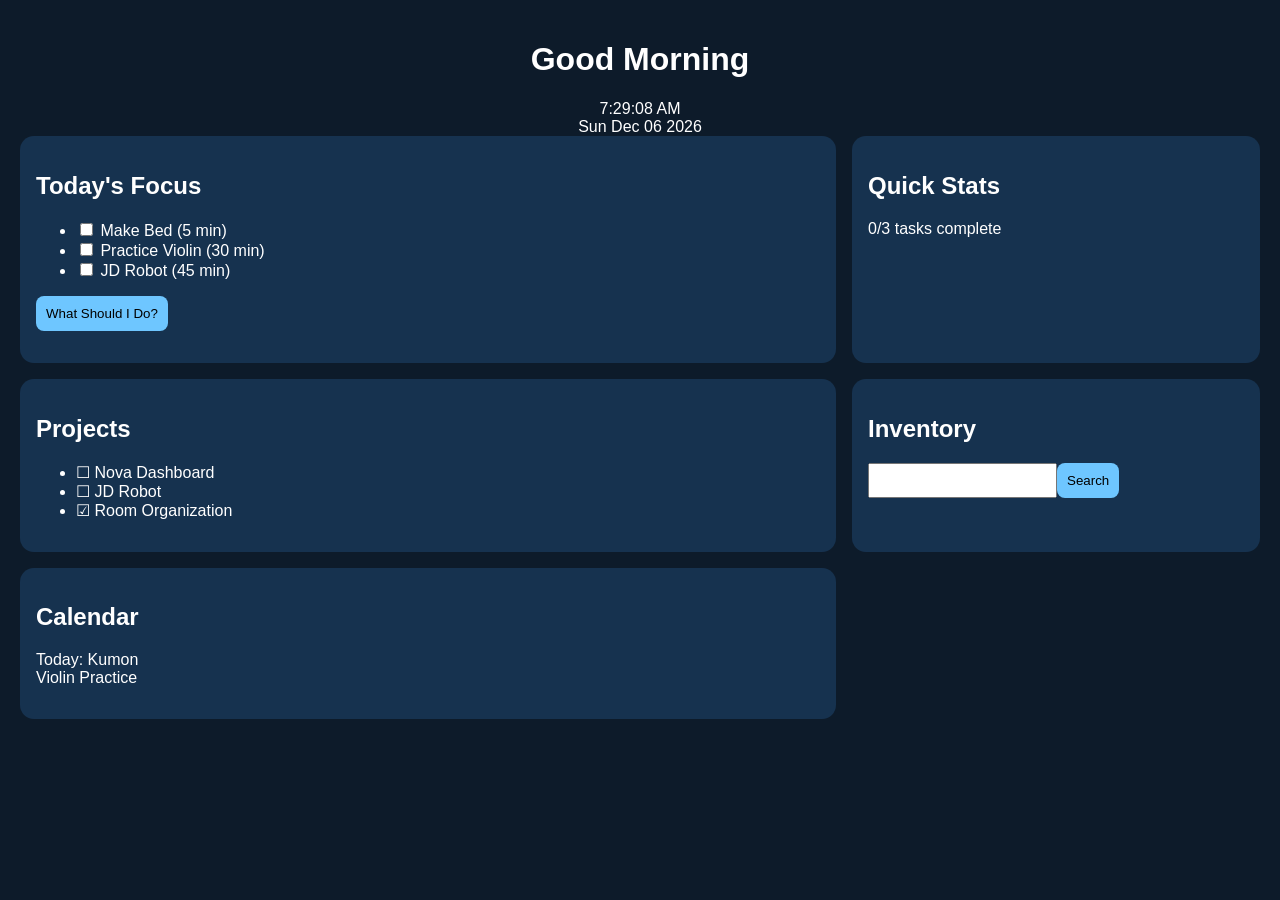
==== index.html @ 4a117452 "Add Nova website files First version and test" ====
<!DOCTYPE html>
<html><head><meta charset="UTF-8"><meta name="viewport" content="width=device-width,initial-scale=1">
<title>Nova Dashboard</title>
<link rel="stylesheet" href="style.css"></head>
<body>
<div class="top"><h1 id="greeting"></h1><div id="clock"></div><div id="date"></div></div>
<div class="grid">
<div class="card main"><h2>Today's Focus</h2><ul id="tasks"></ul><button onclick="suggestTask()">What Should I Do?</button><p id="suggestion"></p></div>
<div class="card"><h2>Quick Stats</h2><p id="stats"></p></div>
<div class="card"><h2>Projects</h2><ul><li>☐ Nova Dashboard</li><li>☐ JD Robot</li><li>☑ Room Organization</li></ul></div>
<div class="card"><h2>Inventory</h2><input id="searchBox"><button onclick="searchItem()">Search</button><p id="result"></p></div>
<div class="card"><h2>Calendar</h2><p>Today: Kumon<br>Violin Practice</p></div>
</div>
<script src="script.js"></script></body></html>
---- style.css ----
body{background:#0d1b2a;color:white;font-family:Arial;margin:0;padding:20px}
.top{text-align:center}.grid{display:grid;grid-template-columns:2fr 1fr;gap:16px}.card{background:#16324f;border-radius:14px;padding:16px}
button{background:#6ec6ff;border:0;padding:10px;border-radius:8px}input{padding:8px}
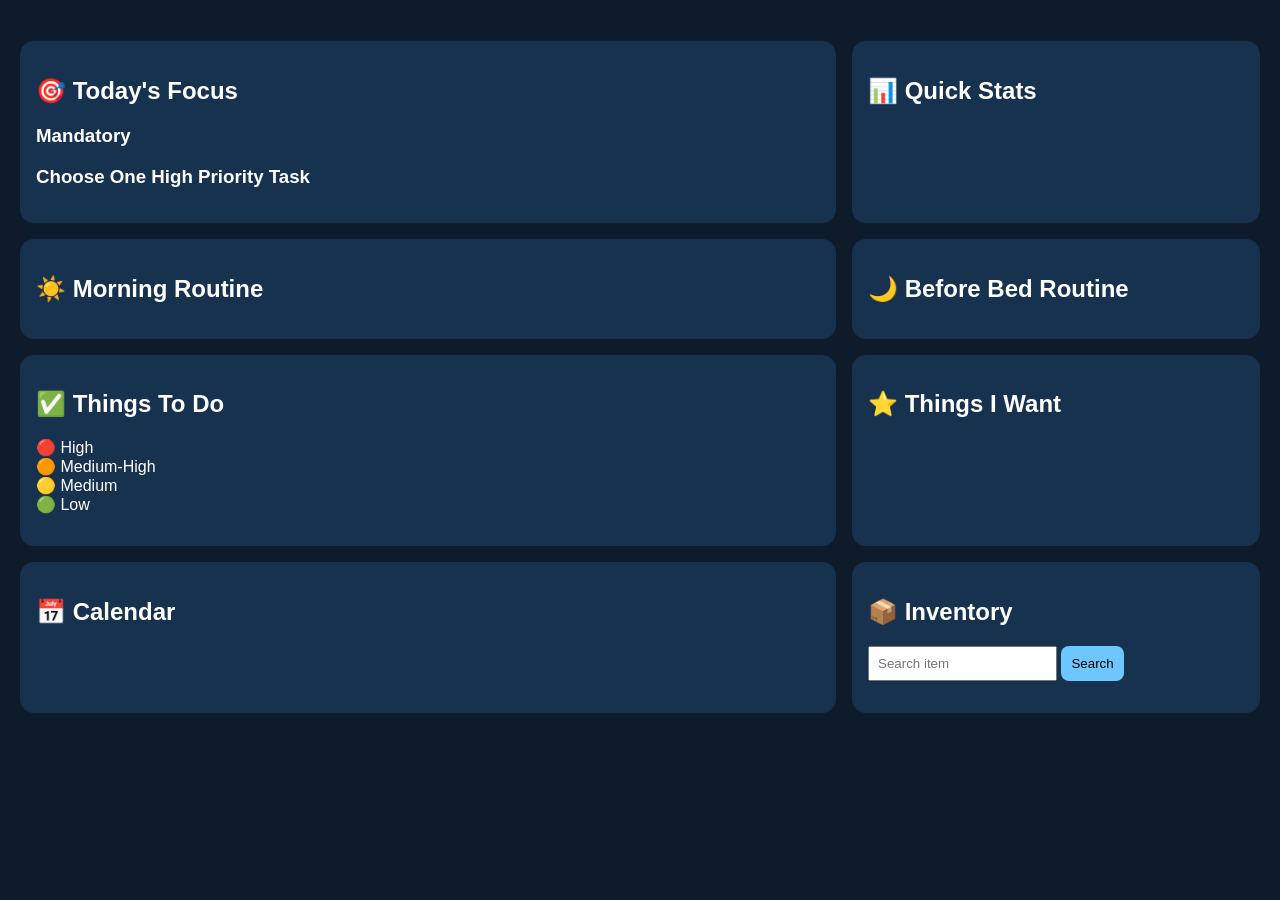
==== commit 50d11e75: "Refactor index.html structure and content" ====
--- a/index.html
+++ b/index.html
@@ -1,14 +1,108 @@
 <!DOCTYPE html>
-<html><head><meta charset="UTF-8"><meta name="viewport" content="width=device-width,initial-scale=1">
+<html>
+<head>
+<meta charset="UTF-8">
+<meta name="viewport" content="width=device-width, initial-scale=1">
+
 <title>Nova Dashboard</title>
-<link rel="stylesheet" href="style.css"></head>
+
+<link rel="stylesheet" href="style.css">
+</head>
+
 <body>
-<div class="top"><h1 id="greeting"></h1><div id="clock"></div><div id="date"></div></div>
+
+<div class="top">
+    <h1 id="greeting"></h1>
+    <div id="clock"></div>
+    <div id="date"></div>
+</div>
+
+
 <div class="grid">
-<div class="card main"><h2>Today's Focus</h2><ul id="tasks"></ul><button onclick="suggestTask()">What Should I Do?</button><p id="suggestion"></p></div>
-<div class="card"><h2>Quick Stats</h2><p id="stats"></p></div>
-<div class="card"><h2>Projects</h2><ul><li>☐ Nova Dashboard</li><li>☐ JD Robot</li><li>☑ Room Organization</li></ul></div>
-<div class="card"><h2>Inventory</h2><input id="searchBox"><button onclick="searchItem()">Search</button><p id="result"></p></div>
-<div class="card"><h2>Calendar</h2><p>Today: Kumon<br>Violin Practice</p></div>
+
+    <!-- Today's Focus -->
+    <div class="card main">
+        <h2>🎯 Today's Focus</h2>
+
+        <h3>Mandatory</h3>
+        <ul id="mandatoryTasks"></ul>
+
+        <h3>Choose One High Priority Task</h3>
+        <ul id="focusOptions"></ul>
+
+    </div>
+
+
+    <!-- Quick Stats -->
+    <div class="card">
+        <h2>📊 Quick Stats</h2>
+        <p id="stats"></p>
+    </div>
+
+
+    <!-- Morning Routine -->
+    <div class="card">
+        <h2>☀️ Morning Routine</h2>
+        <ul id="morningRoutine"></ul>
+    </div>
+
+
+    <!-- Before Bed -->
+    <div class="card">
+        <h2>🌙 Before Bed Routine</h2>
+        <ul id="bedRoutine"></ul>
+    </div>
+
+
+    <!-- Things To Do -->
+    <div class="card">
+        <h2>✅ Things To Do</h2>
+
+        <p>
+            🔴 High<br>
+            🟠 Medium-High<br>
+            🟡 Medium<br>
+            🟢 Low
+        </p>
+
+        <ul id="todoList"></ul>
+
+    </div>
+
+
+    <!-- Things I Want -->
+    <div class="card">
+        <h2>⭐ Things I Want</h2>
+        <ul id="wantList"></ul>
+    </div>
+
+
+    <!-- Calendar -->
+    <div class="card">
+        <h2>📅 Calendar</h2>
+        <ul id="calendar"></ul>
+    </div>
+
+
+    <!-- Inventory -->
+    <div class="card">
+        <h2>📦 Inventory</h2>
+
+        <input id="searchBox" placeholder="Search item">
+
+        <button onclick="searchItem()">
+            Search
+        </button>
+
+        <p id="result"></p>
+
+    </div>
+
+
 </div>
-<script src="script.js"></script></body></html>+
+
+<script src="script.js"></script>
+
+</body>
+</html>
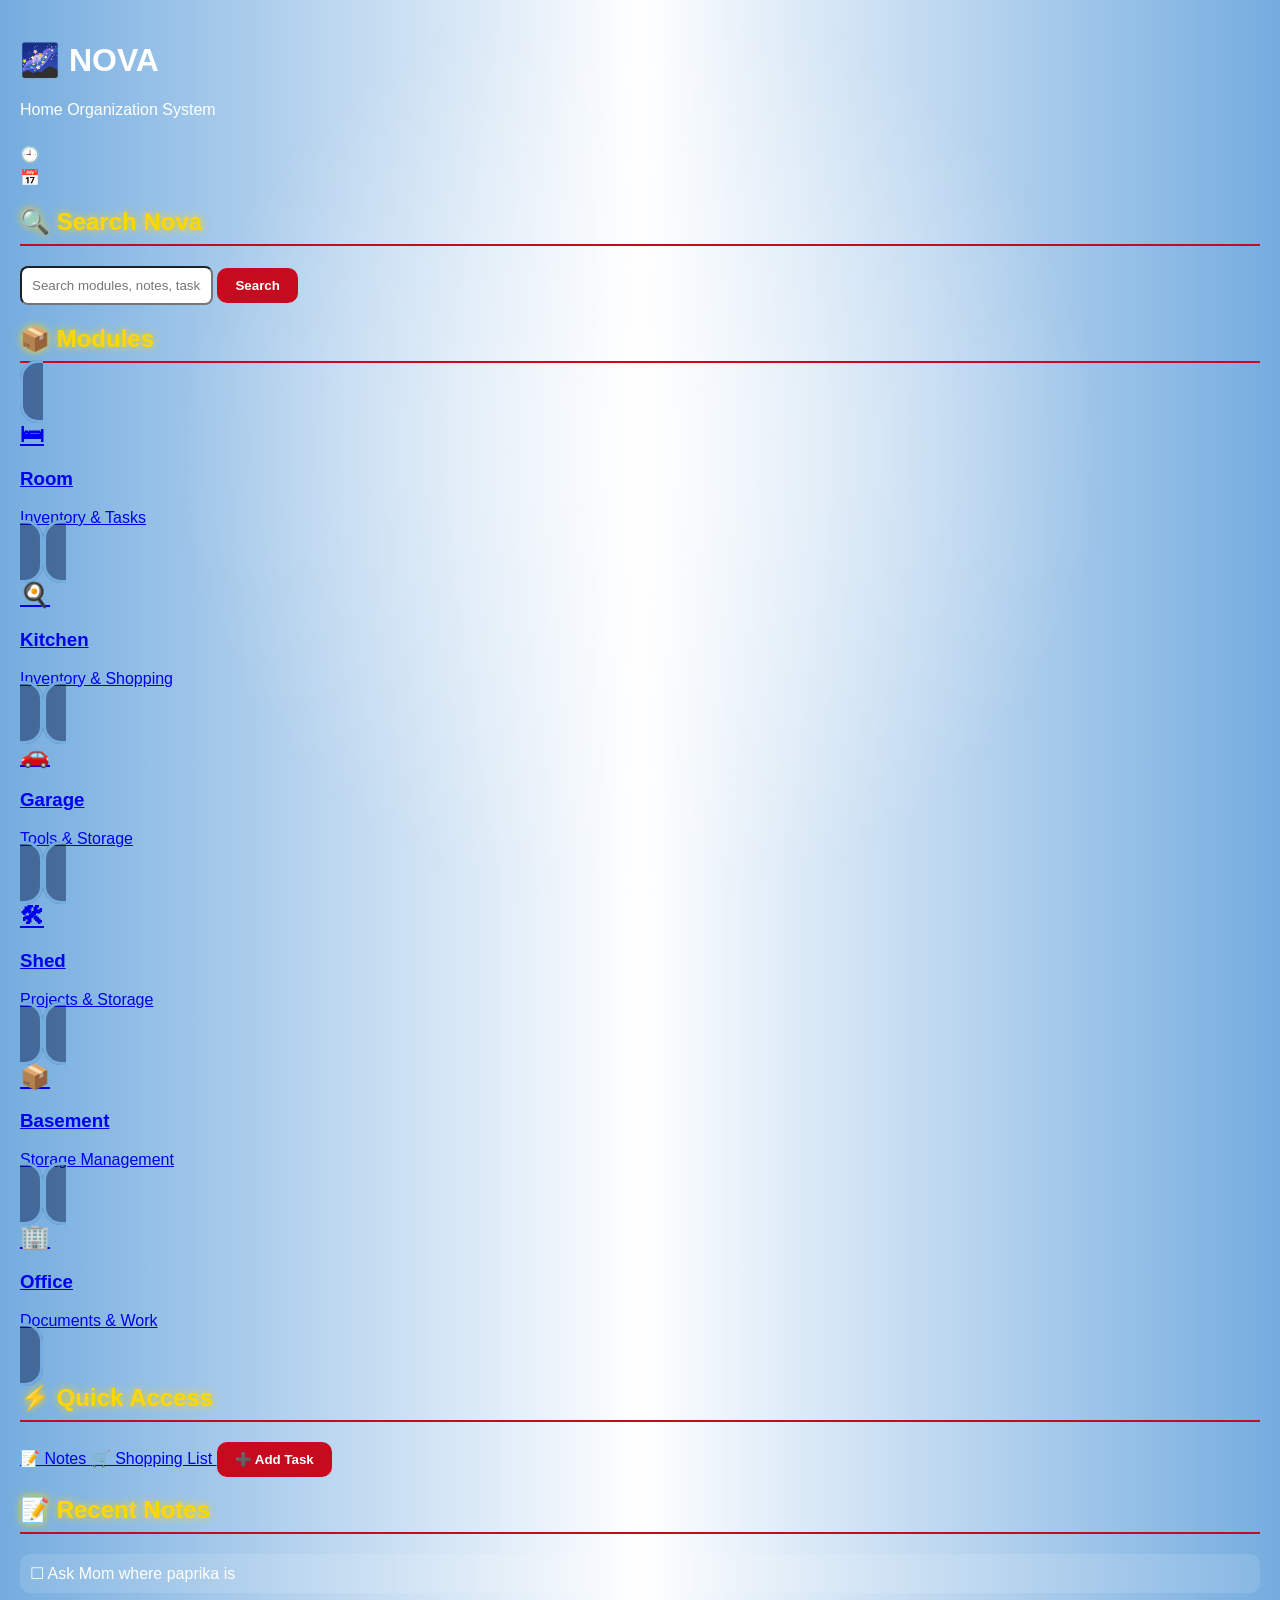
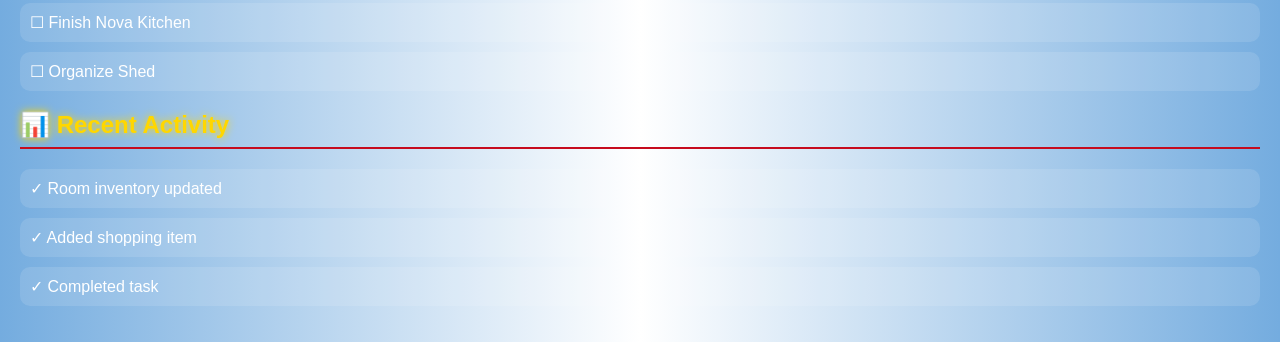
==== commit b8a96c8a: "Add initial HTML structure for Nova application" ====
--- a/index.html
+++ b/index.html
@@ -1,108 +1,274 @@
 <!DOCTYPE html>
-<html>
+<html lang="en">
+
 <head>
-<meta charset="UTF-8">
-<meta name="viewport" content="width=device-width, initial-scale=1">
-
-<title>Nova Dashboard</title>
-
-<link rel="stylesheet" href="style.css">
+    <meta charset="UTF-8">
+    <meta name="viewport" content="width=device-width, initial-scale=1.0">
+
+    <title>Nova</title>
+
+    <link rel="stylesheet" href="style.css">
 </head>
 
+
 <body>
 
-<div class="top">
-    <h1 id="greeting"></h1>
-    <div id="clock"></div>
-    <div id="date"></div>
-</div>
-
-
-<div class="grid">
-
-    <!-- Today's Focus -->
-    <div class="card main">
-        <h2>🎯 Today's Focus</h2>
-
-        <h3>Mandatory</h3>
-        <ul id="mandatoryTasks"></ul>
-
-        <h3>Choose One High Priority Task</h3>
-        <ul id="focusOptions"></ul>
+
+<header>
+
+    <h1>🌌 NOVA</h1>
+
+    <p>Home Organization System</p>
+
+
+    <div class="datetime">
+
+        <div>
+            🕘
+            <span id="clock"></span>
+        </div>
+
+
+        <div>
+            📅
+            <span id="date"></span>
+        </div>
 
     </div>
 
 
-    <!-- Quick Stats -->
-    <div class="card">
-        <h2>📊 Quick Stats</h2>
-        <p id="stats"></p>
-    </div>
-
-
-    <!-- Morning Routine -->
-    <div class="card">
-        <h2>☀️ Morning Routine</h2>
-        <ul id="morningRoutine"></ul>
-    </div>
-
-
-    <!-- Before Bed -->
-    <div class="card">
-        <h2>🌙 Before Bed Routine</h2>
-        <ul id="bedRoutine"></ul>
-    </div>
-
-
-    <!-- Things To Do -->
-    <div class="card">
-        <h2>✅ Things To Do</h2>
-
-        <p>
-            🔴 High<br>
-            🟠 Medium-High<br>
-            🟡 Medium<br>
-            🟢 Low
-        </p>
-
-        <ul id="todoList"></ul>
-
-    </div>
-
-
-    <!-- Things I Want -->
-    <div class="card">
-        <h2>⭐ Things I Want</h2>
-        <ul id="wantList"></ul>
-    </div>
-
-
-    <!-- Calendar -->
-    <div class="card">
-        <h2>📅 Calendar</h2>
-        <ul id="calendar"></ul>
-    </div>
-
-
-    <!-- Inventory -->
-    <div class="card">
-        <h2>📦 Inventory</h2>
-
-        <input id="searchBox" placeholder="Search item">
-
-        <button onclick="searchItem()">
-            Search
-        </button>
-
-        <p id="result"></p>
-
-    </div>
-
-
-</div>
+</header>
+
+
+
+<section class="search">
+
+    <h2>🔍 Search Nova</h2>
+
+
+    <input 
+    type="text"
+    id="searchInput"
+    placeholder="Search modules, notes, tasks..."
+    >
+
+
+    <button onclick="searchNova()">
+        Search
+    </button>
+
+
+    <p id="searchResult"></p>
+
+</section>
+
+
+
+
+
+<section>
+
+<h2>📦 Modules</h2>
+
+
+<div class="modules">
+
+
+<a href="room/index.html" class="card">
+
+<h1>🛏</h1>
+
+<h3>Room</h3>
+
+<p>Inventory & Tasks</p>
+
+</a>
+
+
+
+<a href="kitchen/index.html" class="card">
+
+<h1>🍳</h1>
+
+<h3>Kitchen</h3>
+
+<p>Inventory & Shopping</p>
+
+</a>
+
+
+
+<a href="garage/index.html" class="card">
+
+<h1>🚗</h1>
+
+<h3>Garage</h3>
+
+<p>Tools & Storage</p>
+
+</a>
+
+
+
+
+<a href="shed/index.html" class="card">
+
+<h1>🛠</h1>
+
+<h3>Shed</h3>
+
+<p>Projects & Storage</p>
+
+</a>
+
+
+
+
+<a href="basement/index.html" class="card">
+
+<h1>📦</h1>
+
+<h3>Basement</h3>
+
+<p>Storage Management</p>
+
+</a>
+
+
+
+
+<a href="office/index.html" class="card">
+
+<h1>🏢</h1>
+
+<h3>Office</h3>
+
+<p>Documents & Work</p>
+
+</a>
+
+
+</div>
+
+
+</section>
+
+
+
+
+
+<section>
+
+
+<h2>⚡ Quick Access</h2>
+
+
+<div class="quick">
+
+
+<a href="notes/index.html">
+📝 Notes
+</a>
+
+
+<a href="shopping/index.html">
+🛒 Shopping List
+</a>
+
+
+<button onclick="addTask()">
+➕ Add Task
+</button>
+
+
+</div>
+
+
+
+</section>
+
+
+
+
+
+
+
+<section class="two-column">
+
+
+<div>
+
+
+<h2>📝 Recent Notes</h2>
+
+
+<ul id="notes">
+
+
+<li>
+☐ Ask Mom where paprika is
+</li>
+
+
+<li>
+☐ Finish Nova Kitchen
+</li>
+
+
+<li>
+☐ Organize Shed
+</li>
+
+
+</ul>
+
+
+</div>
+
+
+
+
+
+<div>
+
+
+<h2>📊 Recent Activity</h2>
+
+
+<ul>
+
+
+<li>
+✓ Room inventory updated
+</li>
+
+
+<li>
+✓ Added shopping item
+</li>
+
+
+<li>
+✓ Completed task
+</li>
+
+
+</ul>
+
+
+</div>
+
+
+</section>
+
+
+
+
 
 
 <script src="script.js"></script>
 
+
 </body>
+
 </html>
--- a/style.css
+++ b/style.css
@@ -1,3 +1,536 @@
-body{background:#0d1b2a;color:white;font-family:Arial;margin:0;padding:20px}
-.top{text-align:center}.grid{display:grid;grid-template-columns:2fr 1fr;gap:16px}.card{background:#16324f;border-radius:14px;padding:16px}
-button{background:#6ec6ff;border:0;padding:10px;border-radius:8px}input{padding:8px}+* {
+    box-sizing:border-box;
+}
+
+
+/* =================================
+   BASE
+================================= */
+
+
+body {
+
+    color:white;
+
+    font-family:Arial, sans-serif;
+
+    margin:0;
+
+    padding:20px;
+
+    min-height:100vh;
+
+    position:relative;
+
+
+    /* Argentina daytime */
+
+    background:
+
+    linear-gradient(
+        90deg,
+        #74acdf,
+        white,
+        #74acdf
+    );
+
+}
+
+
+
+/* =================================
+   BACKGROUND FADE EFFECT
+================================= */
+
+
+body::before {
+
+    content:"";
+
+    position:fixed;
+
+    inset:0;
+
+    z-index:-1;
+
+
+    background:
+
+    radial-gradient(
+        circle at center,
+        rgba(255,255,255,0.45),
+        transparent 60%
+    );
+
+
+    animation:
+
+    backgroundFade 6s ease-in-out infinite;
+
+}
+
+
+
+
+@keyframes backgroundFade {
+
+
+    0%,100% {
+
+        opacity:0.25;
+
+    }
+
+
+    50% {
+
+        opacity:0.9;
+
+    }
+
+}
+
+
+
+/* =================================
+   HEADER
+================================= */
+
+
+.top {
+
+    text-align:center;
+
+    margin-bottom:25px;
+
+}
+
+
+
+.top h1 {
+
+    font-size:40px;
+
+    color:white;
+
+
+    text-shadow:
+
+    0 0 10px #ffd700,
+
+    0 0 20px #ffd700;
+
+}
+
+
+
+#clock {
+
+    font-size:28px;
+
+    color:#ffd700;
+
+
+    text-shadow:
+
+    0 0 12px #ffd700;
+
+}
+
+
+
+#date {
+
+    font-size:18px;
+
+}
+
+
+
+/* =================================
+   GRID
+================================= */
+
+
+.grid {
+
+    display:grid;
+
+    grid-template-columns:
+
+    repeat(auto-fit,minmax(300px,1fr));
+
+
+    gap:18px;
+
+}
+
+
+
+/* =================================
+   GLASS CARDS
+================================= */
+
+
+.card {
+
+    background:
+
+    rgba(0,20,70,0.45);
+
+
+    border:
+
+    3px solid #74acdf;
+
+
+    border-radius:18px;
+
+
+    padding:20px;
+
+
+    backdrop-filter:blur(12px);
+
+
+    animation:
+
+    argentinaBorder 4s ease-in-out infinite alternate;
+
+}
+
+
+
+
+/* =================================
+   ARGENTINA BORDER GLOW
+================================= */
+
+
+@keyframes argentinaBorder {
+
+
+    from {
+
+
+        border-color:#74acdf;
+
+
+        box-shadow:
+
+        0 0 15px #74acdf,
+
+        inset 0 0 20px rgba(116,172,223,0.3);
+
+
+    }
+
+
+
+    to {
+
+
+        border-color:white;
+
+
+        box-shadow:
+
+
+        0 0 35px white,
+
+        0 0 50px #74acdf;
+
+
+    }
+
+}
+
+
+
+
+/* =================================
+   TEXT
+================================= */
+
+
+h2 {
+
+
+    color:#ffd700;
+
+
+    border-bottom:
+
+    2px solid #c60b1e;
+
+
+    padding-bottom:8px;
+
+
+    text-shadow:
+
+    0 0 8px #ffd700;
+
+}
+
+
+
+ul {
+
+    list-style:none;
+
+    padding:0;
+
+}
+
+
+
+li {
+
+
+    display:flex;
+
+
+    align-items:center;
+
+
+    gap:8px;
+
+
+    background:
+
+    rgba(255,255,255,0.12);
+
+
+    margin:10px 0;
+
+
+    padding:10px;
+
+
+    border-radius:10px;
+
+}
+
+
+
+li input[type="checkbox"] {
+
+
+    margin:0;
+
+
+    width:18px;
+
+
+    height:18px;
+
+
+}
+
+
+
+/* =================================
+   BUTTONS
+================================= */
+
+
+button {
+
+
+    background:#c60b1e;
+
+
+    color:white;
+
+
+    border:none;
+
+
+    padding:10px 18px;
+
+
+    border-radius:10px;
+
+
+    cursor:pointer;
+
+
+    font-weight:bold;
+
+
+}
+
+
+
+button:hover {
+
+
+    background:#ffd700;
+
+
+    color:black;
+
+}
+
+
+
+/* =================================
+   INPUT
+================================= */
+
+
+input {
+
+    padding:10px;
+
+    border-radius:8px;
+
+}
+
+
+
+/* =================================
+   NIGHT MODE - BARÇA
+================================= */
+
+
+body.night {
+
+
+    background:
+
+    linear-gradient(
+
+        90deg,
+
+        #001489,
+
+        #3b075f,
+
+        #a50044
+
+    );
+
+}
+
+
+
+
+body.night::before {
+
+
+    background:
+
+    radial-gradient(
+
+        circle at center,
+
+        rgba(165,0,68,0.45),
+
+        transparent 60%
+
+    );
+
+
+}
+
+
+
+/* =================================
+   BARÇA BORDER GLOW
+================================= */
+
+
+body.night .card {
+
+
+    background:
+
+    rgba(0,10,50,0.45);
+
+
+    border:
+
+    3px solid #001489;
+
+
+    animation:
+
+    barcaBorder 4s ease-in-out infinite alternate;
+
+}
+
+
+
+
+@keyframes barcaBorder {
+
+
+    from {
+
+
+        border-color:#001489;
+
+
+        box-shadow:
+
+
+        0 0 20px #001489;
+
+    }
+
+
+
+    to {
+
+
+        border-color:#a50044;
+
+
+        box-shadow:
+
+
+        0 0 35px #a50044,
+
+        0 0 50px #001489;
+
+    }
+
+}
+
+
+
+body.night li {
+
+
+    background:
+
+    rgba(165,0,68,0.15);
+
+}
+
+
+
+/* =================================
+   MOBILE
+================================= */
+
+
+@media(max-width:600px){
+
+
+    body {
+
+        padding:10px;
+
+    }
+
+
+    .top h1 {
+
+        font-size:30px;
+
+    }
+
+}
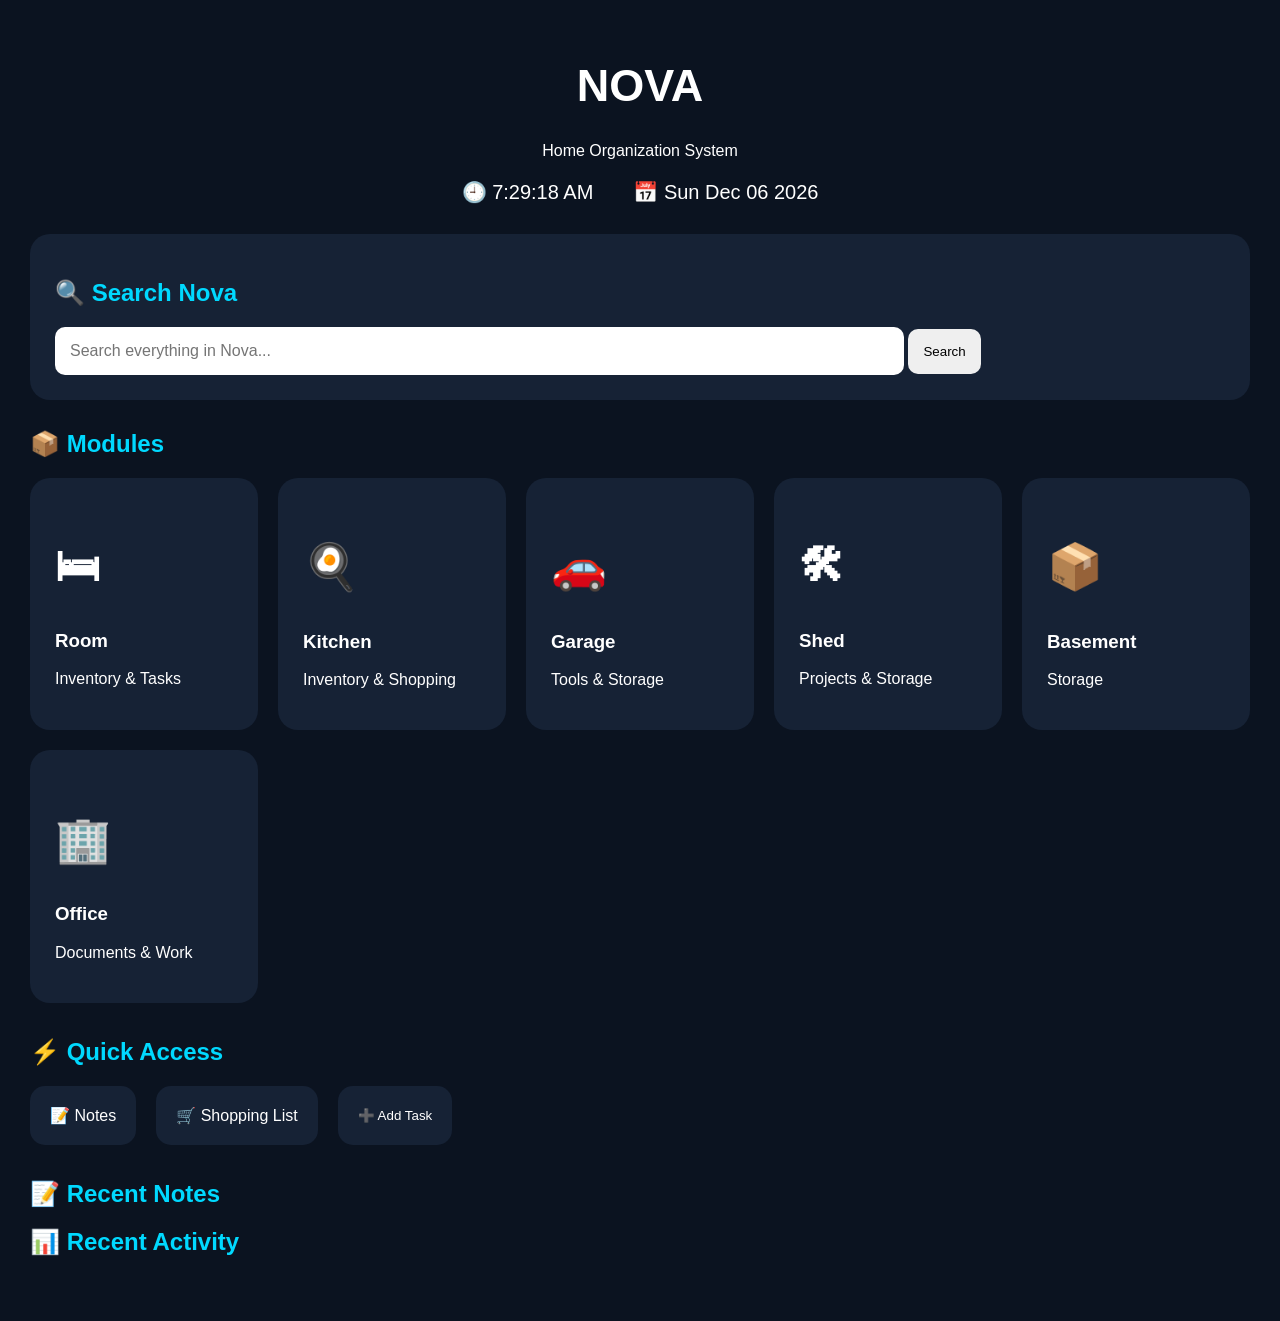
==== commit a7ee59e7: "Refactor index.html structure and content" ====
--- a/index.html
+++ b/index.html
@@ -2,12 +2,15 @@
 <html lang="en">
 
 <head>
-    <meta charset="UTF-8">
-    <meta name="viewport" content="width=device-width, initial-scale=1.0">
-
-    <title>Nova</title>
-
-    <link rel="stylesheet" href="style.css">
+
+<meta charset="UTF-8">
+
+<meta name="viewport" content="width=device-width, initial-scale=1.0">
+
+<title>Nova</title>
+
+<link rel="stylesheet" href="style.css">
+
 </head>
 
 
@@ -16,51 +19,58 @@
 
 <header>
 
-    <h1>🌌 NOVA</h1>
-
-    <p>Home Organization System</p>
-
-
-    <div class="datetime">
-
-        <div>
-            🕘
-            <span id="clock"></span>
-        </div>
-
-
-        <div>
-            📅
-            <span id="date"></span>
-        </div>
-
-    </div>
+<h1>NOVA</h1>
+
+<p>Home Organization System</p>
+
+
+<div class="datetime">
+
+<div>
+🕘
+<span id="clock"></span>
+</div>
+
+
+<div>
+📅
+<span id="date"></span>
+</div>
+
+
+</div>
 
 
 </header>
 
 
 
+
+
 <section class="search">
 
-    <h2>🔍 Search Nova</h2>
-
-
-    <input 
-    type="text"
-    id="searchInput"
-    placeholder="Search modules, notes, tasks..."
-    >
-
-
-    <button onclick="searchNova()">
-        Search
-    </button>
-
-
-    <p id="searchResult"></p>
-
-</section>
+
+<h2>🔍 Search Nova</h2>
+
+
+<input 
+id="searchInput"
+placeholder="Search everything in Nova..."
+>
+
+
+<button onclick="searchNova()">
+Search
+</button>
+
+
+
+<div id="searchResults"></div>
+
+
+</section>
+
+
 
 
 
@@ -68,13 +78,16 @@
 
 <section>
 
+
 <h2>📦 Modules</h2>
 
 
+
 <div class="modules">
 
 
-<a href="room/index.html" class="card">
+
+<a class="card" href="NovaII/index.html">
 
 <h1>🛏</h1>
 
@@ -86,7 +99,8 @@
 
 
 
-<a href="kitchen/index.html" class="card">
+
+<a class="card" href="NovaK/index.html">
 
 <h1>🍳</h1>
 
@@ -98,7 +112,9 @@
 
 
 
-<a href="garage/index.html" class="card">
+
+
+<a class="card" href="NovaG/index.html">
 
 <h1>🚗</h1>
 
@@ -111,7 +127,8 @@
 
 
 
-<a href="shed/index.html" class="card">
+
+<a class="card" href="NovaS/index.html">
 
 <h1>🛠</h1>
 
@@ -124,20 +141,22 @@
 
 
 
-<a href="basement/index.html" class="card">
+
+<a class="card" href="NovaB/index.html">
 
 <h1>📦</h1>
 
 <h3>Basement</h3>
 
-<p>Storage Management</p>
-
-</a>
-
-
-
-
-<a href="office/index.html" class="card">
+<p>Storage</p>
+
+</a>
+
+
+
+
+
+<a class="card" href="NovaO/index.html">
 
 <h1>🏢</h1>
 
@@ -148,10 +167,14 @@
 </a>
 
 
-</div>
-
-
-</section>
+
+</div>
+
+
+</section>
+
+
+
 
 
 
@@ -166,12 +189,12 @@
 <div class="quick">
 
 
-<a href="notes/index.html">
+<a href="NovaNotes/index.html">
 📝 Notes
 </a>
 
 
-<a href="shopping/index.html">
+<a href="NovaShopping/index.html">
 🛒 Shopping List
 </a>
 
@@ -184,16 +207,16 @@
 </div>
 
 
-
-</section>
-
-
-
-
-
-
-
-<section class="two-column">
+</section>
+
+
+
+
+
+
+
+
+<section class="dashboard">
 
 
 <div>
@@ -202,23 +225,7 @@
 <h2>📝 Recent Notes</h2>
 
 
-<ul id="notes">
-
-
-<li>
-☐ Ask Mom where paprika is
-</li>
-
-
-<li>
-☐ Finish Nova Kitchen
-</li>
-
-
-<li>
-☐ Organize Shed
-</li>
-
+<ul id="recentNotes">
 
 </ul>
 
@@ -229,29 +236,14 @@
 
 
 
+
 <div>
 
 
 <h2>📊 Recent Activity</h2>
 
 
-<ul>
-
-
-<li>
-✓ Room inventory updated
-</li>
-
-
-<li>
-✓ Added shopping item
-</li>
-
-
-<li>
-✓ Completed task
-</li>
-
+<ul id="activity">
 
 </ul>
 
@@ -259,7 +251,10 @@
 </div>
 
 
-</section>
+
+</section>
+
+
 
 
 
@@ -271,4 +266,5 @@
 
 </body>
 
+
 </html>
--- a/style.css
+++ b/style.css
@@ -1,285 +1,221 @@
-* {
-    box-sizing:border-box;
-}
-
-
-/* =================================
-   BASE
-================================= */
-
-
 body {
 
+    margin:0;
+
+    padding:30px;
+
+    font-family:
+    Arial, Helvetica, sans-serif;
+
+    background:#0b1320;
+
     color:white;
 
-    font-family:Arial, sans-serif;
-
-    margin:0;
-
-    padding:20px;
-
-    min-height:100vh;
-
-    position:relative;
-
-
-    /* Argentina daytime */
-
-    background:
-
-    linear-gradient(
-        90deg,
-        #74acdf,
-        white,
-        #74acdf
-    );
-
-}
-
-
-
-/* =================================
-   BACKGROUND FADE EFFECT
-================================= */
-
-
-body::before {
-
-    content:"";
-
-    position:fixed;
-
-    inset:0;
-
-    z-index:-1;
-
-
-    background:
-
-    radial-gradient(
-        circle at center,
-        rgba(255,255,255,0.45),
-        transparent 60%
-    );
-
-
-    animation:
-
-    backgroundFade 6s ease-in-out infinite;
-
-}
-
-
-
-
-@keyframes backgroundFade {
-
-
-    0%,100% {
-
-        opacity:0.25;
-
-    }
-
-
-    50% {
-
-        opacity:0.9;
-
-    }
-
-}
-
-
-
-/* =================================
-   HEADER
-================================= */
-
-
-.top {
+}
+
+
+
+header {
 
     text-align:center;
 
-    margin-bottom:25px;
-
-}
-
-
-
-.top h1 {
-
-    font-size:40px;
-
-    color:white;
-
-
-    text-shadow:
-
-    0 0 10px #ffd700,
-
-    0 0 20px #ffd700;
-
-}
-
-
-
-#clock {
-
-    font-size:28px;
-
-    color:#ffd700;
-
-
-    text-shadow:
-
-    0 0 12px #ffd700;
-
-}
-
-
-
-#date {
-
-    font-size:18px;
-
-}
-
-
-
-/* =================================
-   GRID
-================================= */
-
-
-.grid {
-
-    display:grid;
-
-    grid-template-columns:
-
-    repeat(auto-fit,minmax(300px,1fr));
-
-
-    gap:18px;
-
-}
-
-
-
-/* =================================
-   GLASS CARDS
-================================= */
+    padding-bottom:30px;
+
+}
+
+
+
+h1 {
+
+    font-size:45px;
+
+}
+
+
+
+h2 {
+
+    color:#00d9ff;
+
+}
+
+
+
+.datetime {
+
+
+display:flex;
+
+justify-content:center;
+
+gap:40px;
+
+font-size:20px;
+
+margin-top:20px;
+
+}
+
+
+
+
+.search {
+
+
+background:#162235;
+
+padding:25px;
+
+border-radius:20px;
+
+margin-bottom:30px;
+
+
+}
+
+
+
+input {
+
+
+width:70%;
+
+padding:15px;
+
+border-radius:10px;
+
+border:none;
+
+font-size:16px;
+
+
+}
+
+
+
+button {
+
+
+padding:15px;
+
+border:none;
+
+border-radius:10px;
+
+cursor:pointer;
+
+}
+
+
+
+
+
+.modules {
+
+
+display:grid;
+
+grid-template-columns:
+
+repeat(auto-fit,minmax(220px,1fr));
+
+gap:20px;
+
+
+}
+
+
 
 
 .card {
 
-    background:
-
-    rgba(0,20,70,0.45);
-
-
-    border:
-
-    3px solid #74acdf;
-
-
-    border-radius:18px;
-
-
-    padding:20px;
-
-
-    backdrop-filter:blur(12px);
-
-
-    animation:
-
-    argentinaBorder 4s ease-in-out infinite alternate;
-
-}
-
-
-
-
-/* =================================
-   ARGENTINA BORDER GLOW
-================================= */
-
-
-@keyframes argentinaBorder {
-
-
-    from {
-
-
-        border-color:#74acdf;
-
-
-        box-shadow:
-
-        0 0 15px #74acdf,
-
-        inset 0 0 20px rgba(116,172,223,0.3);
-
-
-    }
-
-
-
-    to {
-
-
-        border-color:white;
-
-
-        box-shadow:
-
-
-        0 0 35px white,
-
-        0 0 50px #74acdf;
-
-
-    }
-
-}
-
-
-
-
-/* =================================
-   TEXT
-================================= */
-
-
-h2 {
-
-
-    color:#ffd700;
-
-
-    border-bottom:
-
-    2px solid #c60b1e;
-
-
-    padding-bottom:8px;
-
-
-    text-shadow:
-
-    0 0 8px #ffd700;
-
-}
-
-
-
-ul {
-
-    list-style:none;
-
-    padding:0;
+
+background:#162235;
+
+padding:25px;
+
+border-radius:20px;
+
+text-decoration:none;
+
+color:white;
+
+transition:0.3s;
+
+
+}
+
+
+
+.card:hover {
+
+
+transform:translateY(-8px);
+
+background:#203452;
+
+
+}
+
+
+
+
+
+.quick {
+
+
+display:flex;
+
+gap:20px;
+
+flex-wrap:wrap;
+
+
+}
+
+
+
+.quick a,
+.quick button {
+
+
+background:#162235;
+
+color:white;
+
+padding:20px;
+
+border-radius:15px;
+
+text-decoration:none;
+
+}
+
+
+
+.two-column {
+
+
+display:grid;
+
+grid-template-columns:
+
+repeat(auto-fit,minmax(300px,1fr));
+
+gap:20px;
+
+margin-top:30px;
+
+
+}
+
+
+
+section {
+
+
+margin-bottom:35px;
+
 
 }
 
@@ -288,249 +224,10 @@
 li {
 
 
-    display:flex;
-
-
-    align-items:center;
-
-
-    gap:8px;
-
-
-    background:
-
-    rgba(255,255,255,0.12);
-
-
-    margin:10px 0;
-
-
-    padding:10px;
-
-
-    border-radius:10px;
-
-}
-
-
-
-li input[type="checkbox"] {
-
-
-    margin:0;
-
-
-    width:18px;
-
-
-    height:18px;
-
-
-}
-
-
-
-/* =================================
-   BUTTONS
-================================= */
-
-
-button {
-
-
-    background:#c60b1e;
-
-
-    color:white;
-
-
-    border:none;
-
-
-    padding:10px 18px;
-
-
-    border-radius:10px;
-
-
-    cursor:pointer;
-
-
-    font-weight:bold;
-
-
-}
-
-
-
-button:hover {
-
-
-    background:#ffd700;
-
-
-    color:black;
-
-}
-
-
-
-/* =================================
-   INPUT
-================================= */
-
-
-input {
-
-    padding:10px;
-
-    border-radius:8px;
-
-}
-
-
-
-/* =================================
-   NIGHT MODE - BARÇA
-================================= */
-
-
-body.night {
-
-
-    background:
-
-    linear-gradient(
-
-        90deg,
-
-        #001489,
-
-        #3b075f,
-
-        #a50044
-
-    );
-
-}
-
-
-
-
-body.night::before {
-
-
-    background:
-
-    radial-gradient(
-
-        circle at center,
-
-        rgba(165,0,68,0.45),
-
-        transparent 60%
-
-    );
-
-
-}
-
-
-
-/* =================================
-   BARÇA BORDER GLOW
-================================= */
-
-
-body.night .card {
-
-
-    background:
-
-    rgba(0,10,50,0.45);
-
-
-    border:
-
-    3px solid #001489;
-
-
-    animation:
-
-    barcaBorder 4s ease-in-out infinite alternate;
-
-}
-
-
-
-
-@keyframes barcaBorder {
-
-
-    from {
-
-
-        border-color:#001489;
-
-
-        box-shadow:
-
-
-        0 0 20px #001489;
-
-    }
-
-
-
-    to {
-
-
-        border-color:#a50044;
-
-
-        box-shadow:
-
-
-        0 0 35px #a50044,
-
-        0 0 50px #001489;
-
-    }
-
-}
-
-
-
-body.night li {
-
-
-    background:
-
-    rgba(165,0,68,0.15);
-
-}
-
-
-
-/* =================================
-   MOBILE
-================================= */
-
-
-@media(max-width:600px){
-
-
-    body {
-
-        padding:10px;
-
-    }
-
-
-    .top h1 {
-
-        font-size:30px;
-
-    }
-
-}
+margin:12px 0;
+
+font-size:17px;
+
+}
+
+
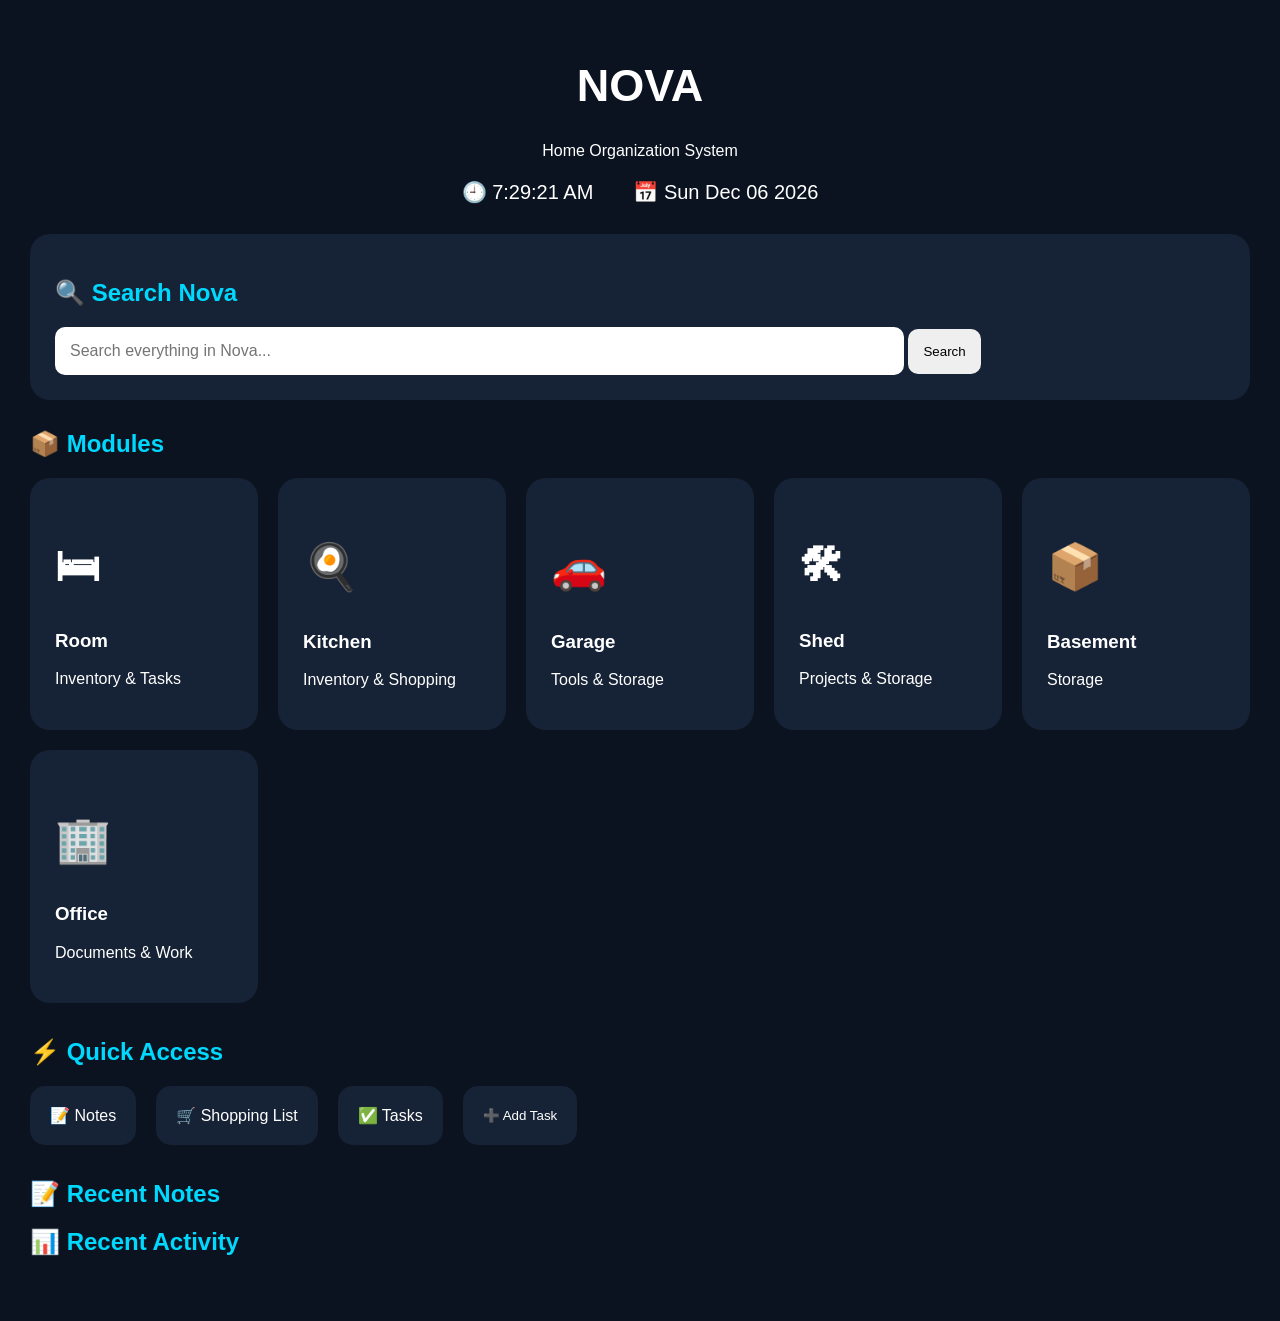
==== commit a637d1c9: "Add link to tasks page in index.html" ====
--- a/index.html
+++ b/index.html
@@ -198,6 +198,11 @@
 🛒 Shopping List
 </a>
 
+  
+<a href="tasks/index.html">
+✅ Tasks
+</a>
+  
 
 <button onclick="addTask()">
 ➕ Add Task
